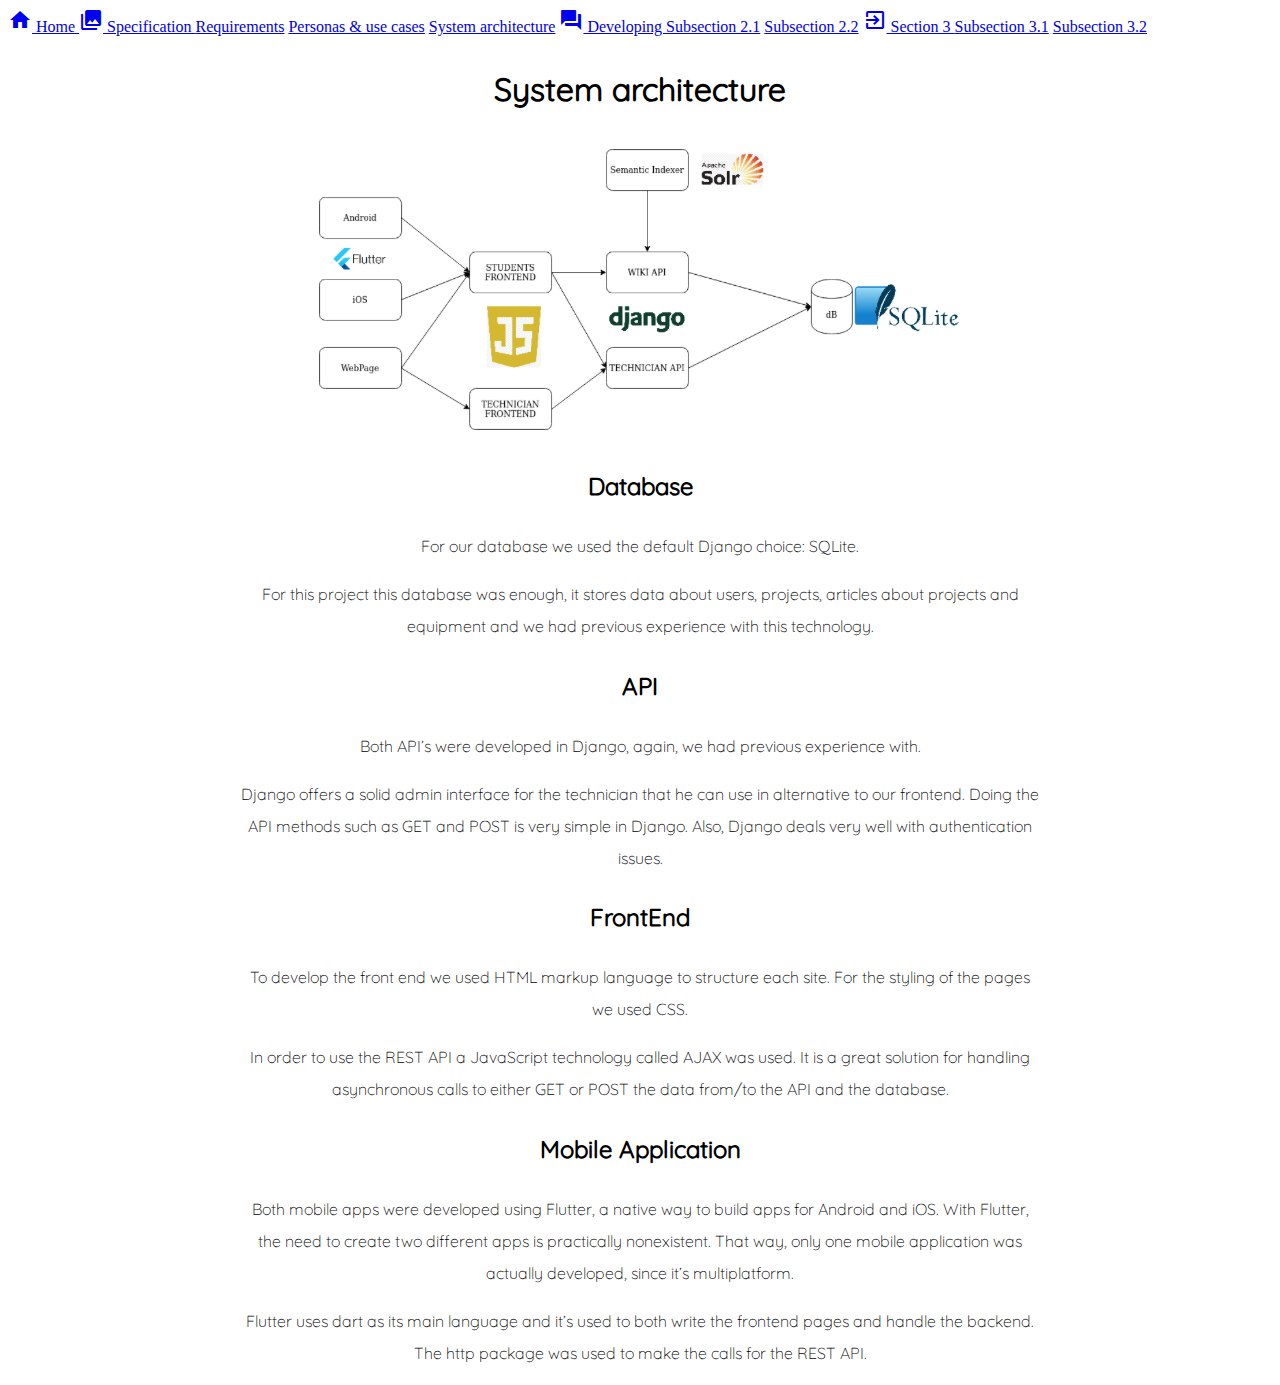
==== architecture.html @ ea46e643 "architecture added, new font" ====
<!DOCTYPE html>
<head>
    <title>MakerLab Documentation</title>
    <link href="https://fonts.googleapis.com/icon?family=Material+Icons" rel="stylesheet">
    <link href="documentationStyle.css" rel="stylesheet" type="text/css">
    <link href="requirements.css" rel="stylesheet" type="text/css">
</head>
<body>
    <div class="navbar">
        <a href="makerlabpage.html" class="navbar-link">
            <span class="material-icons">home</span>
            Home
        </a>
        <a href="makerLabDocumentation.html" class="navbar-link">
            <span class="material-icons">photo_library</span>
            Specification
        </a>

            <a href="requirements.html" class="navbar-link-sub">Requirements</a>
            <a href="personas_usecases.html" class="navbar-link-sub">Personas & use cases</a>
            <a href="architecture.html" class="navbar-link-sub">System architecture</a>

        <a href="#" class="navbar-link">
            <span class="material-icons">question_answer</span>
            Developing
        </a>

            <a href="#" class="navbar-link-sub">Subsection 2.1</a>
            <a href="#" class="navbar-link-sub">Subsection 2.2</a>

        <a href="#" class="navbar-link">
            <span class="material-icons">exit_to_app</span>
            Section 3
        </a>

            <a href="#" class="navbar-link-sub">Subsection 3.1</a>
            <a href="#" class="navbar-link-sub">Subsection 3.2</a>
    </div>
    <div class="container">
        <h1 class="title">System architecture</h1>
        <img src="pictures/architecture.png"/>

        <h2>Database</h2>
        <p>For our database we used the default Django choice: SQLite. </p>
        <p>
            For this project this database was enough, it stores data about users, projects, 
            articles about projects and equipment and we had previous experience with this technology. 
        </p>
        <h2>API</h2>
        <p>Both API’s were developed in Django, again, we had previous experience with.</p>
        <p> 
            Django offers a solid admin interface for the technician that he can use in alternative to our frontend. 
            Doing the API methods such as GET and POST is very simple in Django. Also, Django deals very well with authentication issues. 
        </p>
        <h2>FrontEnd</h2>
        <p>
            To develop the front end we used HTML markup language to structure each site. For the styling of the pages we used CSS.
        </p>
        <p>
            In order to use the REST API a JavaScript technology called AJAX was used. 
            It is a great solution for handling asynchronous calls to either GET or POST the data from/to the API and the database.
        </p>
        <h2>Mobile Application</h2>
        <p>
            Both mobile apps were developed using Flutter, a native way to build apps for Android and iOS. 
            With Flutter, the need to create two different apps is practically nonexistent.
             That way, only one mobile application was actually developed, since it’s multiplatform.
        </p>
        <p>
            Flutter uses dart as its main language and it’s used to both write the frontend pages and handle the backend. The http package was used to make the calls for the REST API.
        </p>
    </div>
</body>
---- requirements.css ----
@font-face{
    font-family: Quicksand;
    src: url("fonts/Quicksand/static/Quicksand-Light.ttf");
}

@font-face{
    font-family: QuicksandBold;
    src: url("fonts/Quicksand/static/Quicksand-Regular.ttf");
}
.container{
    margin-left: 200px;
    max-width: 800px;
    margin-left: auto;
    margin-right: auto;
    line-height: 2;
}

.title{
    text-align: center;
    font-family: QuicksandBold;
}

h2{
    text-align: center;
    font-family: QuicksandBold;
}

p{
    text-align: center;
    font-family: Quicksand;
}

li{
    font-family: Quicksand;
}

img{
    display: block;
    margin-left: auto;
    margin-right: auto;
}
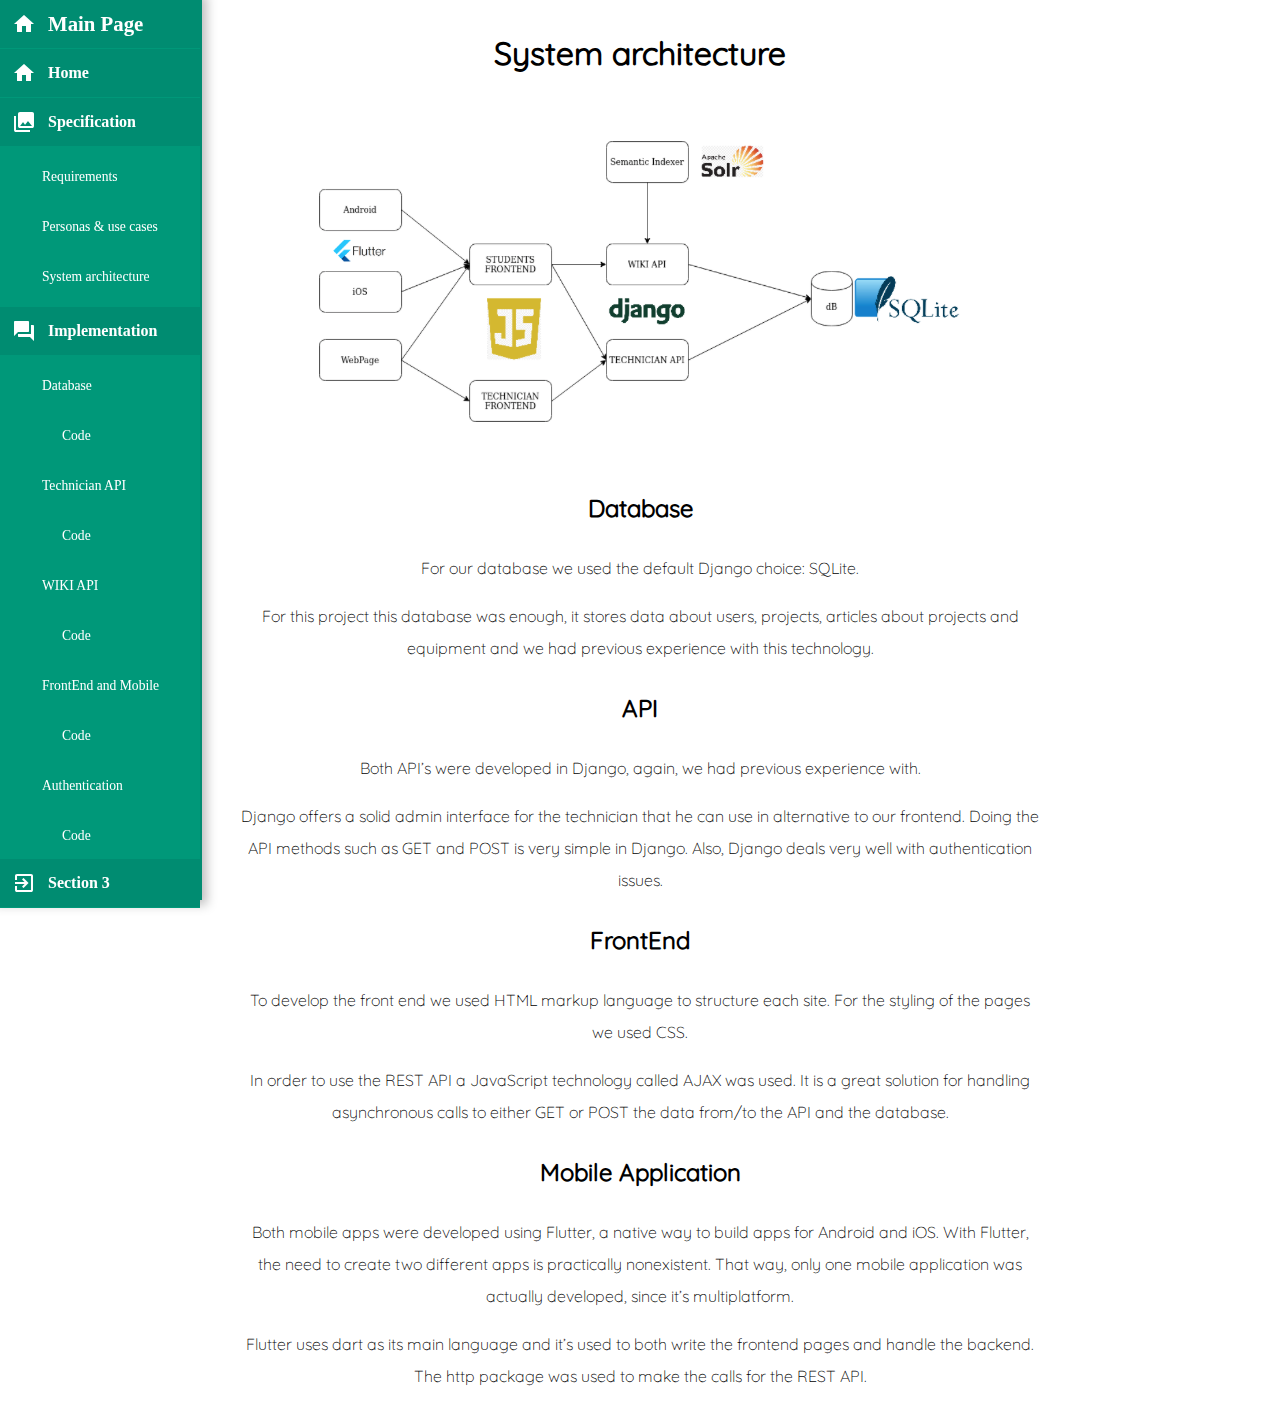
==== commit b99408bd: "added wiki pictures, created sections for details on code" ====
--- a/architecture.html
+++ b/architecture.html
@@ -8,6 +8,10 @@
 <body>
     <div class="navbar">
         <a href="makerlabpage.html" class="navbar-link">
+            <span class="material-icons">home</span>
+            Main Page
+        </a>
+        <a href="makerLabDocumentation.html" class="navbar-link">
             <span class="material-icons">home</span>
             Home
         </a>
@@ -22,11 +26,19 @@
 
         <a href="#" class="navbar-link">
             <span class="material-icons">question_answer</span>
-            Developing
+            Implementation
         </a>
 
-            <a href="#" class="navbar-link-sub">Subsection 2.1</a>
-            <a href="#" class="navbar-link-sub">Subsection 2.2</a>
+            <a href="database.html" class="navbar-link-sub">Database</a>
+            <a href="database.html" class="navbar-link-sub-sub">Code</a>
+            <a href="technicianapi.html" class="navbar-link-sub">Technician API</a>
+            <a href="database.html" class="navbar-link-sub-sub">Code</a>
+            <a href="wikiapi.html" class="navbar-link-sub">WIKI API</a>
+            <a href="database.html" class="navbar-link-sub-sub">Code</a>
+            <a href="frontendMobile.html" class="navbar-link-sub">FrontEnd and Mobile</a>
+            <a href="database.html" class="navbar-link-sub-sub">Code</a>
+            <a href="authentication.html" class="navbar-link-sub">Authentication</a>
+            <a href="database.html" class="navbar-link-sub-sub">Code</a>
 
         <a href="#" class="navbar-link">
             <span class="material-icons">exit_to_app</span>
--- a/documentationStyle.css
+++ b/documentationStyle.css
@@ -0,0 +1,61 @@
+.navbar
+{
+    position: fixed;
+    top: 0;
+    left: 0;
+    width: 200px;
+    height: 100%;
+    background: #009879;
+    border-right: 2px solid #008c71;
+    box-shadow: 0 0 10px 5px rgba(0,0,0,.25);
+}
+
+.navbar-link
+{
+    display: flex;
+    align-items: center;
+    background: #008c71;
+    color: white;
+    padding: 12px;
+    text-decoration: none;
+    font-weight: bold;
+    border-bottom: 1px solid #009879;
+    transition: .2s ease;
+}
+
+.navbar-link-sub
+{
+    display: flex;
+    align-items: center;
+    color: white;
+    padding: 12px;
+    text-decoration: none;
+    font-size: .85rem;
+    margin: 10px 0px 10px 30px;
+}
+
+.navbar-link-sub-sub
+{
+    display: flex;
+    align-items: center;
+    color: white;
+    padding: 12px;
+    text-decoration: none;
+    font-size: .85rem;
+    margin: 3px 0px 3px 50px;
+}
+
+.navbar-link .material-icons
+{
+    margin-right: 12px;
+}
+
+.navbar-link:hover
+{
+    font-size: 1.3rem;
+}
+
+.navbar-link-sub:hover
+{
+    text-decoration: underline;
+}--- a/requirements.css
+++ b/requirements.css
@@ -36,6 +36,5 @@
 
 img{
     display: block;
-    margin-left: auto;
-    margin-right: auto;
+    margin: 50px auto;
 }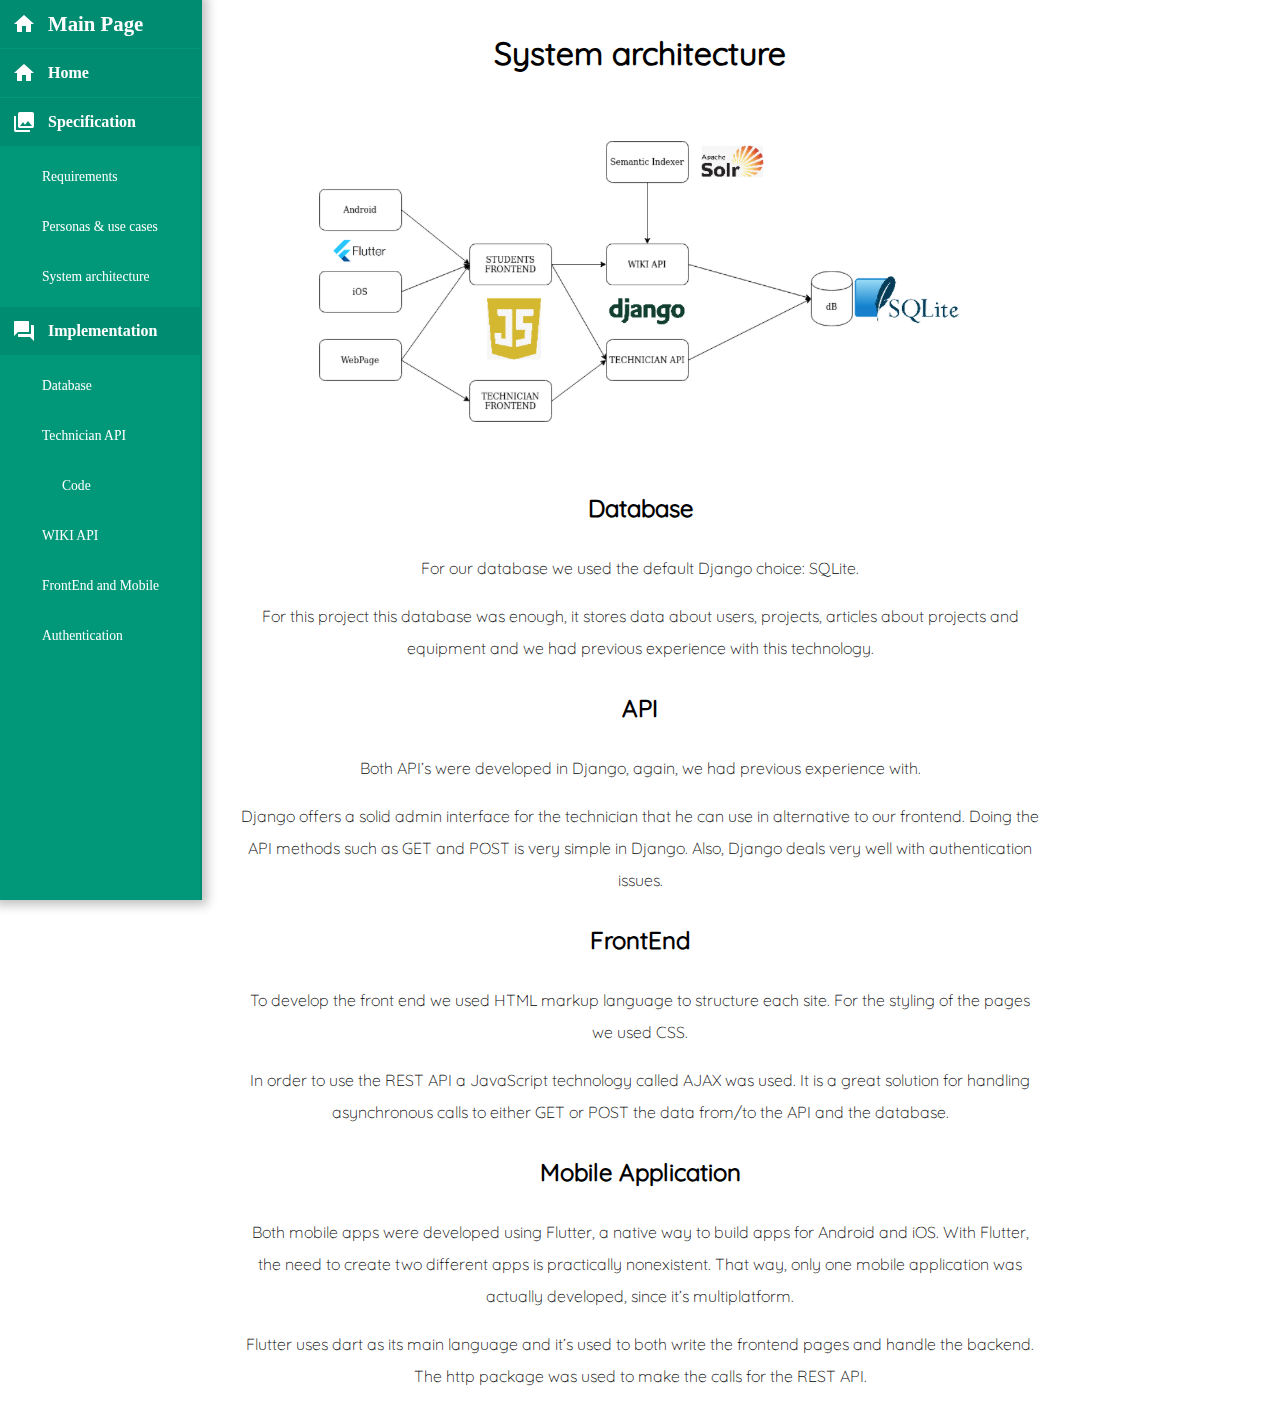
==== commit 713e1888: "added code page and video" ====
--- a/architecture.html
+++ b/architecture.html
@@ -4,6 +4,7 @@
     <link href="https://fonts.googleapis.com/icon?family=Material+Icons" rel="stylesheet">
     <link href="documentationStyle.css" rel="stylesheet" type="text/css">
     <link href="requirements.css" rel="stylesheet" type="text/css">
+    <link rel="icon" href="pictures/logo.png">
 </head>
 <body>
     <div class="navbar">
@@ -29,24 +30,12 @@
             Implementation
         </a>
 
-            <a href="database.html" class="navbar-link-sub">Database</a>
-            <a href="database.html" class="navbar-link-sub-sub">Code</a>
-            <a href="technicianapi.html" class="navbar-link-sub">Technician API</a>
-            <a href="database.html" class="navbar-link-sub-sub">Code</a>
-            <a href="wikiapi.html" class="navbar-link-sub">WIKI API</a>
-            <a href="database.html" class="navbar-link-sub-sub">Code</a>
-            <a href="frontendMobile.html" class="navbar-link-sub">FrontEnd and Mobile</a>
-            <a href="database.html" class="navbar-link-sub-sub">Code</a>
-            <a href="authentication.html" class="navbar-link-sub">Authentication</a>
-            <a href="database.html" class="navbar-link-sub-sub">Code</a>
-
-        <a href="#" class="navbar-link">
-            <span class="material-icons">exit_to_app</span>
-            Section 3
-        </a>
-
-            <a href="#" class="navbar-link-sub">Subsection 3.1</a>
-            <a href="#" class="navbar-link-sub">Subsection 3.2</a>
+        <a href="database.html" class="navbar-link-sub">Database</a>
+        <a href="technicianapi.html" class="navbar-link-sub">Technician API</a>
+        <a href="tech_api_code.html" class="navbar-link-sub-sub">Code</a>
+        <a href="wikiapi.html" class="navbar-link-sub">WIKI API</a>
+        <a href="frontendMobile.html" class="navbar-link-sub">FrontEnd and Mobile</a>
+        <a href="authentication.html" class="navbar-link-sub">Authentication</a>
     </div>
     <div class="container">
         <h1 class="title">System architecture</h1>
--- a/requirements.css
+++ b/requirements.css
@@ -37,4 +37,13 @@
 img{
     display: block;
     margin: 50px auto;
+}
+
+video{
+    margin-top: 200px;
+    margin-left: 100px;
+}
+
+.promovideo{
+    font-size: 40px;
 }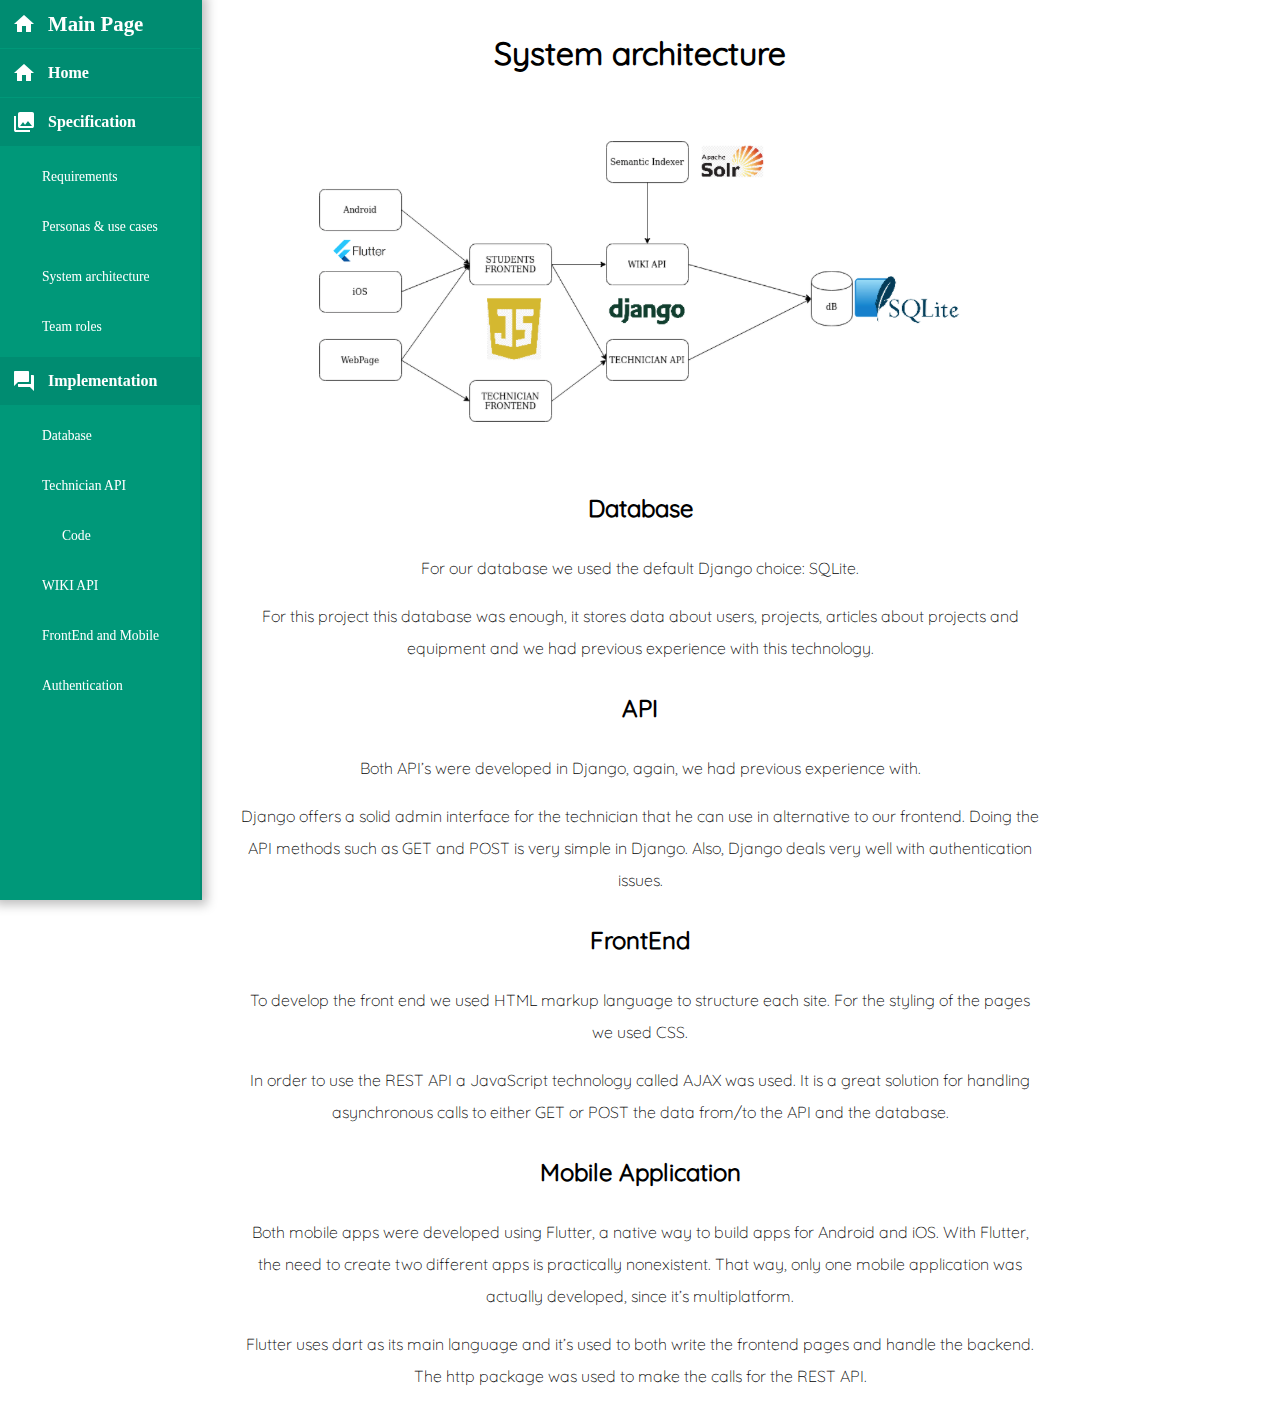
==== commit 3c0db98a: "team roles and tasks added" ====
--- a/architecture.html
+++ b/architecture.html
@@ -8,7 +8,7 @@
 </head>
 <body>
     <div class="navbar">
-        <a href="makerlabpage.html" class="navbar-link">
+        <a href="index.html" class="navbar-link">
             <span class="material-icons">home</span>
             Main Page
         </a>
@@ -16,7 +16,7 @@
             <span class="material-icons">home</span>
             Home
         </a>
-        <a href="makerLabDocumentation.html" class="navbar-link">
+        <a href="#" class="navbar-link">
             <span class="material-icons">photo_library</span>
             Specification
         </a>
@@ -24,6 +24,7 @@
             <a href="requirements.html" class="navbar-link-sub">Requirements</a>
             <a href="personas_usecases.html" class="navbar-link-sub">Personas & use cases</a>
             <a href="architecture.html" class="navbar-link-sub">System architecture</a>
+            <a href="tasks.html" class="navbar-link-sub">Team roles</a>
 
         <a href="#" class="navbar-link">
             <span class="material-icons">question_answer</span>
